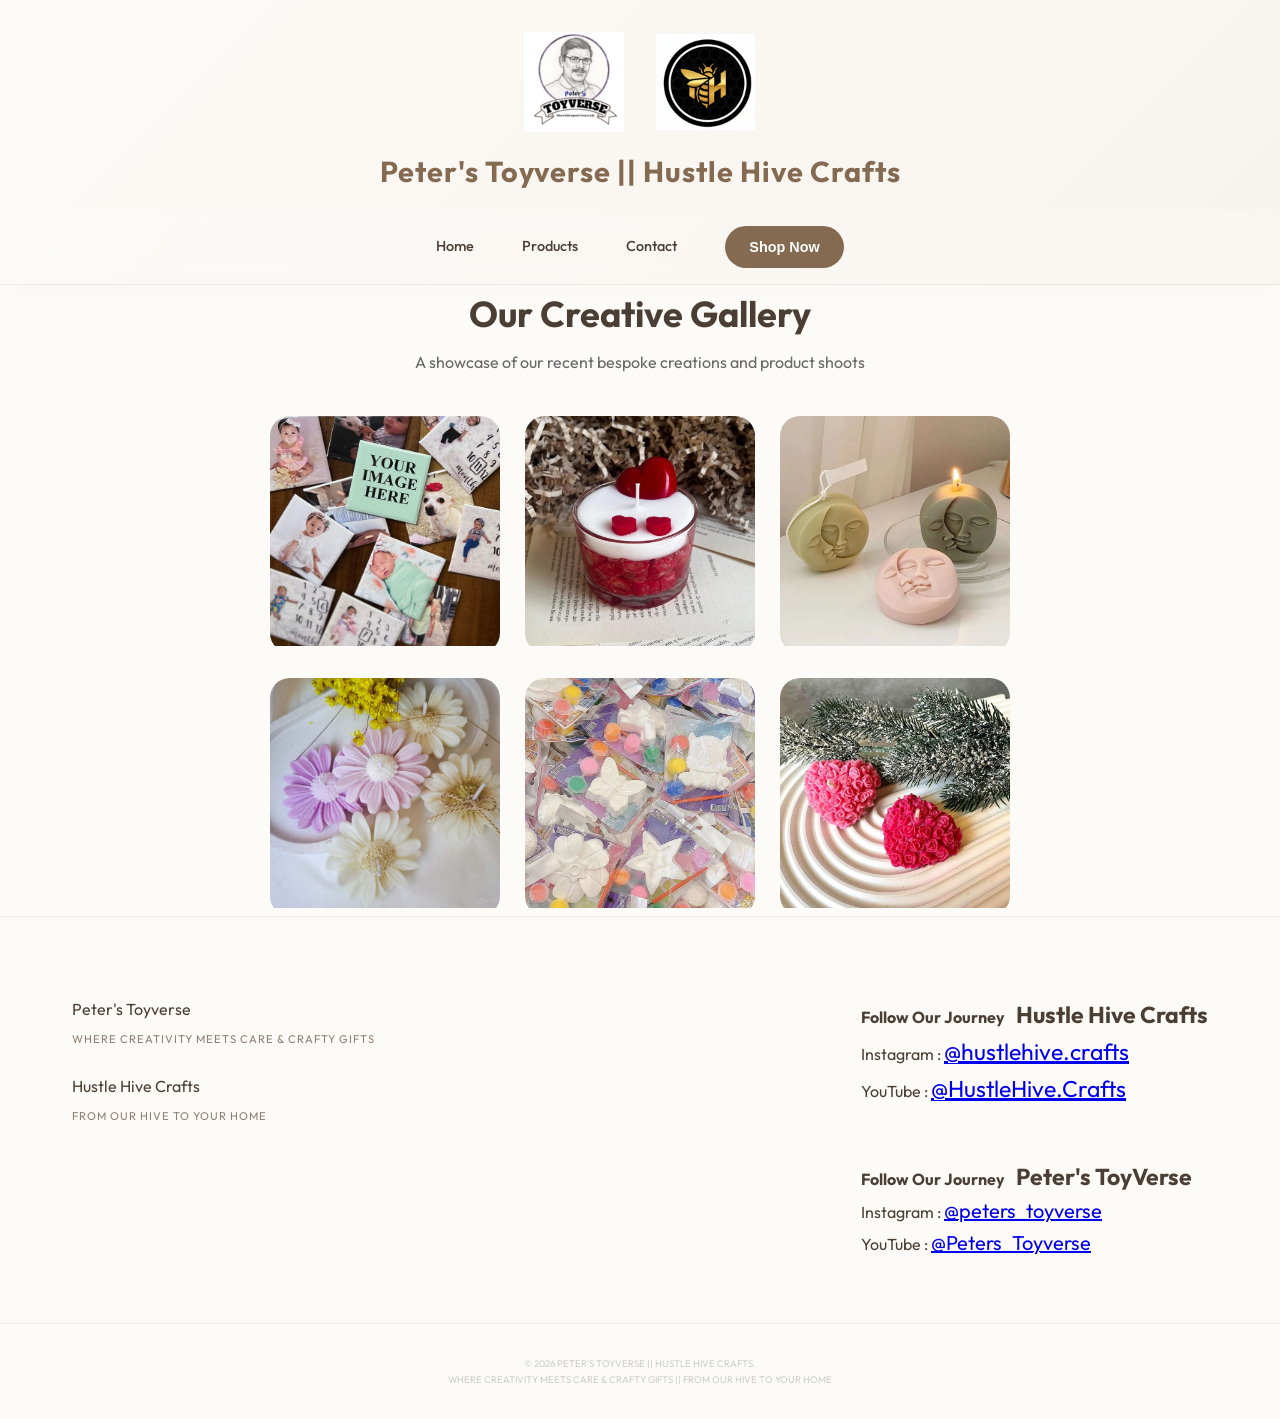
==== gallery.html @ c292ddc8 "Add files via upload Intial Commit" ====
<!DOCTYPE html>
<html lang="en">


<head>
    <meta charset="UTF-8">
    <meta name="viewport" content="width=device-width, initial-scale=1.0">
    <title>Our Creations | Peter's Toyverse & Hustle Hive Crafts</title>
    <meta name="description" content="Explore our full collection of handmade magnets, scented candles, and DIY toys.">
    <link rel="stylesheet" href="index.css">
    <link rel="preconnect" href="https://fonts.googleapis.com">
    <link rel="preconnect" href="https://fonts.gstatic.com" crossorigin>
    <link href="https://fonts.googleapis.com/css2?family=Outfit:wght@300;400;600;700&display=swap" rel="stylesheet">
</head>

<body>

    <!-- HEADER -->
  <div class="top-section">
        <div class="brand-container container text-center">
            <div class="logos">
                <img src="assets/logo-toyverse.png" alt="Peter's Toyverse" class="brand-logo">
                <img src="assets/logo-hustle.png" alt="Hustle Hive" class="brand-logo">
            </div>
            <div class="logo-title">Peter's Toyverse || Hustle Hive Crafts</div>
        </div>
        <header class="header">
            <div class="container">
                <nav class="nav w-full justify-center">
                    <a href="index.html">Home</a>
                    <a href="products.html">Products</a>
                    <a href="https://wa.me/917530099032" target="_blank" rel="noopener noreferrer">Contact</a>
                    <button class="btn btn-primary" onclick="window.location.href='products.html'">
                        Shop Now
                    </button>
                </nav>
            </div>
        </header>
    </div>

    <!-- GALLERY -->
     <main style="display: flex; justify-content: center;">
   <section class="gallery-section">
        <div style="
            text-align: center;
            margin-bottom: 40px;">
            <h1 style="font-size: 36px; margin-bottom: 8px;">
                Our Creative Gallery
            </h1>

            <p style="color: #666; font-size: 16px;">
                A showcase of our recent bespoke creations and product shoots
            </p>
        </div>

       <div class="gallery-grid" style="
            display: grid;
            grid-template-columns: repeat(3, 1fr);
            gap: 25px; /* space between items */
            max-width: 1100px;
            margin: auto;">

            <div style="border-radius: 20px; overflow: hidden;">
                <img src="assets/single-magnet.png" style="width:230px; height:230px; object-fit:cover;">
            </div>

            <div style="border-radius: 20px; overflow: hidden;">
                <img src="assets/jar-valentine.png" style="width:230px; height:230px; object-fit:cover;">
            </div>

            <div style="border-radius: 20px; overflow: hidden;">
                <img src="assets/moon_candle.png" style="width:230px; height:230px; object-fit:cover;">
            </div>

            <div style="border-radius: 20px; overflow: hidden;">
                <img src="assets/sunflower-daise.png" style="width:230px; height:230px; object-fit:cover;">
            </div>

            <div style="border-radius: 20px; overflow: hidden;">
                <img src="assets/diy-toy.png" style="width:230px; height:230px; object-fit:cover;">
            </div>

            <div style="border-radius: 20px; overflow: hidden;">
                <img src="assets/heart_rose_candle.png" style="width:230px; height:230px; object-fit:cover;">
            </div>

</div>
    </section>
    </main>

    <!-- FOOTER -->
   <footer class="footer">
        <div class="container footer-content">
            <div class="footer-brand">
                <div class="logo">Peter's Toyverse</div>
                <p>WHERE CREATIVITY MEETS CARE & CRAFTY GIFTS</p>

                <div class="logo"><br>Hustle Hive Crafts</div>
                <p>FROM OUR HIVE TO YOUR HOME</p>
            </div>
            <div class="footer-social">
                <div>
                    <strong>Follow Our Journey</strong>
                    <span style="margin-left: 8px;font-size: 23px;"><b>Hustle Hive Crafts</b></span>
                </div>
                <p>Instagram :
                    <a href="https://www.instagram.com/hustlehive.crafts">
                        <u style="font-size: 23px;">@hustlehive.crafts</u>
                    </a>
                </p>

                <p>YouTube :
                    <a href="https://www.youtube.com/@HustleHive.Crafts">
                        <u style="font-size: 23px;">@HustleHive.Crafts</u>
                    </a>
                </p>
                <div>
                    <br><br>
                    <strong>Follow Our Journey</strong>
                    <span style="margin-left: 8px;font-size: 23px;"><b>Peter's ToyVerse</b></span>
                </div>
                <p>Instagram :
                    <a href="https://www.instagram.com/peters_toyverse">
                        <u style="font-size: 20px;">@peters_toyverse</u>
                    </a>
                </p>

                <p>YouTube :
                    <a href="https://www.youtube.com/@Peters_Toyverse">
                        <u style="font-size: 20px;">@Peters_Toyverse</u>
                    </a>
                </p>
            </div>
        </div>
        <div class="copyright">
            © 2026 PETER'S TOYVERSE || HUSTLE HIVE CRAFTS. <br>
            WHERE CREATIVITY MEETS CARE & CRAFTY GIFTS || FROM OUR HIVE TO YOUR HOME
        </div>
    </footer>

    <script src="main.js"></script>

</body>
</html>
---- index.css ----
:root {
    --primary: #856a52;
    --primary-light: #a68c75;
    --secondary: #e5e0d8;
    --accent: #2c9d9d;
    --bg-light: #fdfbf7;
    --text-main: #4a3e35;
    --text-muted: #8c7e74;
    --white: #ffffff;
    --glass-bg: rgba(255, 255, 255, 0.6);
    --glass-border: rgba(255, 255, 255, 0.4);
    --shadow: 0 8px 32px rgba(0, 0, 0, 0.05);
}

* {
    margin: 0;
    padding: 0;
    box-sizing: border-box;
}

body {
    font-family: 'Outfit', sans-serif;
    background-color: var(--bg-light);
    color: var(--text-main);
    line-height: 1.6;
    overflow-x: hidden;
}

.container {
    max-width: 1200px;
    margin: 0 auto;
    padding: 0 2rem;
}

.text-center { text-align: center; }
.w-full { width: 100%; }
.justify-center { justify-content: center; }

/* Branding Section */
.top-section {
    background: linear-gradient(135deg, #fdfbf7 0%, #f7f3ed 100%);
    border-bottom: 1px solid rgba(133, 106, 82, 0.1);
    box-shadow: 0 4px 20px rgba(0, 0, 0, 0.02);
    position: sticky;
    top: -120px; /* Hide logos on scroll but keep nav */
    z-index: 1000;
}

@media (max-width: 768px) {
    .top-section { top: -160px; }
}

.brand-container {
    padding-top: 2rem;
    padding-bottom: 1rem;
    display: flex;
    flex-direction: column;
    align-items: center;
    gap: 1rem;
}

.logos {
    display: flex;
    gap: 2rem;
    align-items: center;
}

.brand-logo {
    height: 100px;
    width: auto;
    object-fit: contain;
}

.logo-title {
    font-weight: 700;
    color: var(--primary);
    font-size: 1.8rem;
    letter-spacing: 1px;
}

/* Buttons */
.btn {
    padding: 0.8rem 1.5rem;
    border-radius: 50px;
    border: none;
    font-weight: 600;
    cursor: pointer;
    transition: all 0.3s ease;
    font-size: 0.9rem;
}

.btn-primary {
    background-color: var(--primary);
    color: var(--white);
}

.btn-primary:hover {
    background-color: var(--primary-light);
    transform: translateY(-2px);
    box-shadow: 0 4px 12px rgba(133, 106, 82, 0.3);
}

.btn-secondary {
    background-color: var(--secondary);
    color: var(--text-main);
}

.btn-secondary:hover {
    background-color: #d8cfc4;
    transform: translateY(-2px);
}

/* Header */
.header {
    padding: 1rem 0;
    position: sticky;
    top: 0;
    background: rgba(253, 251, 247, 0.4);
    backdrop-filter: blur(10px);
}

.header .container {
    display: flex;
    justify-content: center;
    align-items: center;
}

.nav {
    display: flex;
    align-items: center;
    gap: 3rem;
}

.nav a {
    text-decoration: none;
    color: var(--text-main);
    font-weight: 500;
    font-size: 0.9rem;
    transition: color 0.3s;
}

.nav a:hover {
    color: var(--primary);
}

/* Hero Section */
.hero {
    padding: 4rem 0;
    background: radial-gradient(circle at 90% 10%, #fff8ef 0%, transparent 40%);
}

.hero-grid {
    display: grid;
    grid-template-columns: 1fr 1fr;
    align-items: center;
    gap: 4rem;
}

.badge {
    display: inline-block;
    padding: 0.4rem 1rem;
    background-color: #ffe8d1;
    color: #856a52;
    border-radius: 20px;
    font-size: 0.7rem;
    font-weight: 700;
    letter-spacing: 1px;
    margin-bottom: 1.5rem;
}

.hero h1 {
    font-size: 3.5rem;
    line-height: 1.1;
    margin-bottom: 1.5rem;
    color: var(--primary);
}

.hero p {
    font-size: 1.1rem;
    color: var(--text-muted);
    margin-bottom: 2.5rem;
    max-width: 450px;
}

.hero-actions {
    display: flex;
    gap: 1rem;
}

.shop-btn {
    box-shadow: 0 10px 20px rgba(133, 106, 82, 0.2);
}

.hero-image-container {
    position: relative;
    border-radius: 40px;
    overflow: hidden;
    aspect-ratio: 1;
    box-shadow: var(--shadow);
}

.hero-img {
    width: 100%;
    height: 100%;
    object-fit: cover;
}

/* Quote Section */
.quote-section {
    padding: 6rem 0;
    background-color: #f7f3ed;
}

.quote-section h2 {
    color: var(--primary);
    margin-bottom: 2rem;
    font-size: 2.2rem;
}

.quote-section blockquote {
    font-size: 1.2rem;
    max-width: 800px;
    margin: 0 auto;
    color: var(--text-muted);
    font-style: italic;
}

/* Categories Section */
.categories-section {
    padding: 6rem 0;
}

.category-tabs {
    display: flex;
    justify-content: center;
    gap: 1rem;
    margin: 3rem 0;
    background: #f0ebe4;
    padding: 0.5rem;
    border-radius: 50px;
    width: fit-content;
    margin-left: auto;
    margin-right: auto;
}

.tab-btn {
    padding: 0.6rem 2rem;
    border-radius: 40px;
    border: none;
    background: transparent;
    color: var(--text-muted);
    font-weight: 600;
    cursor: pointer;
    transition: all 0.3s;
}

.tab-btn.active {
    background: var(--primary);
    color: var(--white);
    box-shadow: 0 4px 10px rgba(133, 106, 82, 0.2);
}

.glass {
    background: var(--glass-bg);
    backdrop-filter: blur(15px);
    border: 1px solid var(--glass-border);
    border-radius: 30px;
    box-shadow: var(--shadow);
}

.category-content-card {
    padding: 4rem;
    max-width: 800px;
    margin: 0 auto;
    min-height: 250px;
    text-align: center;
}

.icon-placeholder {
    font-size: 2rem;
    margin-bottom: 1.5rem;
}

.category-info h3 {
    margin-bottom: 1rem;
    color: var(--primary);
    font-size: 1.8rem;
}

/* Featured Section */
.featured-section {
    padding: 6rem 0;
}

.section-header {
    display: flex;
    justify-content: space-between;
    align-items: flex-end;
    margin-bottom: 3rem;
}

.section-header h2 {
    color: var(--primary);
    font-size: 2.2rem;
}

.view-all {
    text-decoration: none;
    color: var(--primary);
    font-weight: 600;
    font-size: 0.9rem;
}

.products-grid {
    display: grid;
    grid-template-columns: repeat(auto-fit, minmax(300px, 1fr));
    gap: 2.5rem;
}

.grid-3-col {
    grid-template-columns: repeat(3, 1fr) !important;
}

@media (max-width: 1024px) {
    .grid-3-col {
        grid-template-columns: repeat(2, 1fr) !important;
    }
}

@media (max-width: 640px) {
    .grid-3-col {
        grid-template-columns: 1fr !important;
    }
}

.product-card {
    padding: 1.5rem;
    transition: all 0.4s cubic-bezier(0.175, 0.885, 0.32, 1.275);
    position: relative;
    overflow: hidden;
    display: flex;
    flex-direction: column;
}

.product-card:hover {
    transform: translateY(-10px);
}

.product-badge {
    position: absolute;
    top: 1.5rem;
    right: 1.5rem;
    background: linear-gradient(135deg, #ffcc99 0%, #ffb366 100%);
    color: var(--primary);
    padding: 0.4rem 0.8rem;
    border-radius: 12px;
    font-size: 0.75rem;
    font-weight: 800;
    box-shadow: 0 4px 10px rgba(0, 0, 0, 0.1);
    z-index: 10;
}

.product-img {
    width: 100%;
    height: 200px;
    object-fit: cover;
    border-radius: 20px;
    margin-bottom: 1.5rem;
}

.product-info h3 {
    margin-bottom: 0.5rem;
    font-size: 1.2rem;
}

.product-info p {
    font-size: 0.9rem;
    color: var(--text-muted);
    margin-bottom: 1.5rem;
}

.product-footer {
    display: flex;
    justify-content: space-between;
    align-items: center;
}

.price {
    font-weight: 700;
    font-size: 1.2rem;
    color: var(--primary);
}

.price small {
    color: #ccc;
    text-decoration: line-through;
    font-weight: 400;
    font-size: 0.8rem;
    margin-left: 0.5rem;
}

.cart-btn {
    width: 40px;
    height: 40px;
    border-radius: 50%;
    border: none;
    background: #ffe8d1;
    color: var(--primary);
    font-size: 1.5rem;
    cursor: pointer;
    display: flex;
    align-items: center;
    justify-content: center;
    transition: all 0.3s;
}

.cart-btn:hover {
    background: var(--primary);
    color: var(--white);
}

/* Contact Section */
.contact-section {
    padding: 6rem 0;
    background-color: #f0f4ef;
}

.contact-grid {
    display: grid;
    grid-template-columns: 1fr 1fr;
    gap: 4rem;
    align-items: center;
}

.contact-info h2 {
    font-size: 2.5rem;
    color: var(--primary);
    margin-bottom: 1.5rem;
}

.contact-methods {
    margin-top: 3rem;
    display: flex;
    flex-direction: column;
    gap: 2rem;
}

.method {
    display: flex;
    gap: 1rem;
    align-items: center;
}

.method .icon {
    width: 50px;
    height: 50px;
    background: #ffe8d1;
    border-radius: 12px;
    display: flex;
    align-items: center;
    justify-content: center;
    font-size: 1.5rem;
}

.contact-form-container {
    padding: 3rem;
}

.form-group {
    margin-bottom: 1.5rem;
}

.form-group label {
    display: block;
    margin-bottom: 0.5rem;
    font-weight: 600;
    font-size: 0.9rem;
}

.form-group input, 
.form-group textarea {
    width: 100%;
    padding: 1rem;
    border: 1px solid #e0e0e0;
    border-radius: 15px;
    background: #f9f9f9;
    font-family: inherit;
}

.form-group textarea {
    height: 120px;
    resize: none;
}

/* Footer */
.footer {
    padding: 5rem 0 2rem;
    background: #fdfbf7;
    border-top: 1px solid #eee;
}

.footer-content {
    display: flex;
    justify-content: space-between;
    margin-bottom: 4rem;
}

.footer-brand p {
    font-size: 0.7rem;
    color: var(--text-muted);
    margin-top: 0.5rem;
    letter-spacing: 1px;
}

.link-group {
    display: flex;
    gap: 2rem;
}

.link-group a {
    text-decoration: none;
    color: var(--text-muted);
    font-size: 0.8rem;
    font-weight: 600;
}

.copyright {
    text-align: center;
    font-size: 0.6rem;
    color: #ccc;
    padding-top: 2rem;
    border-top: 1px solid #eee;
}

/* Responsiveness */
@media (max-width: 968px) {
    .hero-grid, .contact-grid {
        grid-template-columns: 1fr;
        text-align: center;
    }
    .hero h1 { font-size: 2.5rem; }
    .hero p { margin: 0 auto 2.5rem; }
    .hero-actions { justify-content: center; }
    .hero-image-container { max-width: 500px; margin: 0 auto; }
}

@media (max-width: 768px) {
    .nav { display: none; }
    .section-header { flex-direction: column; align-items: center; gap: 1rem; text-align: center; }
}
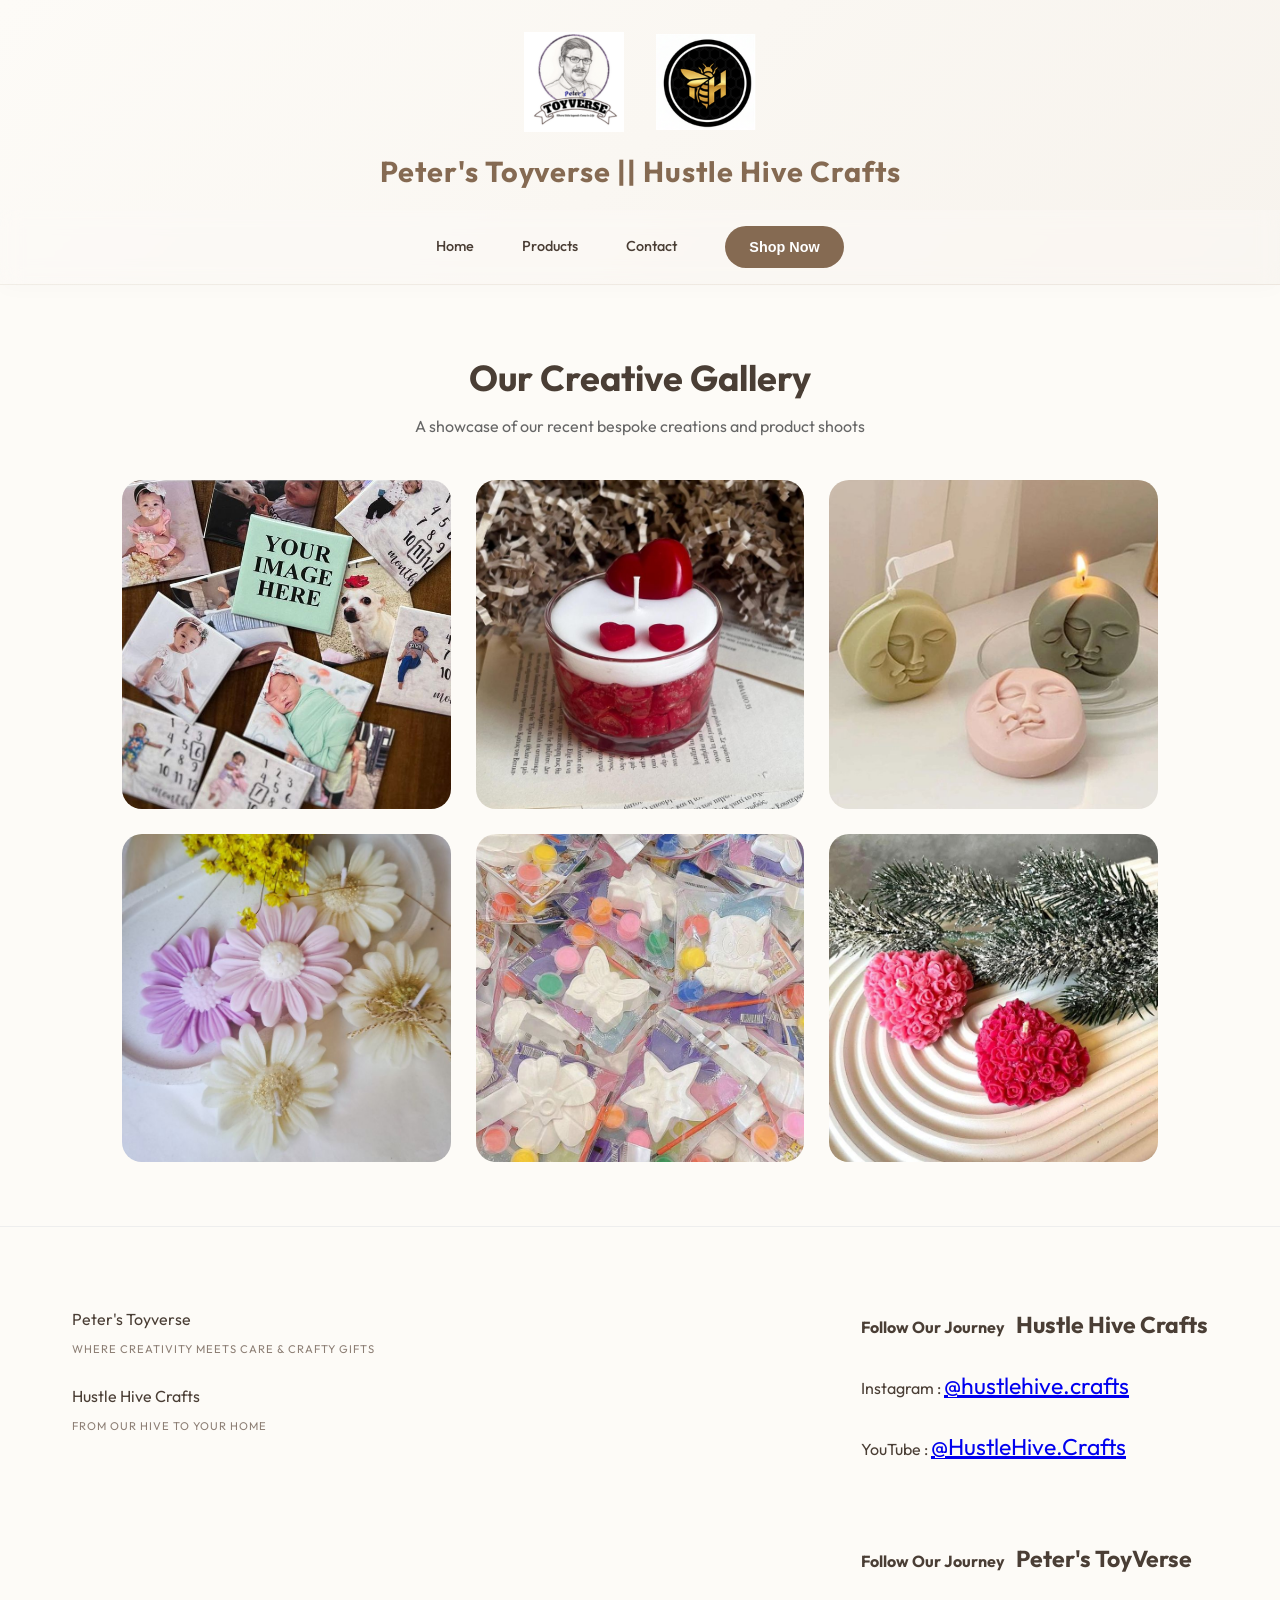
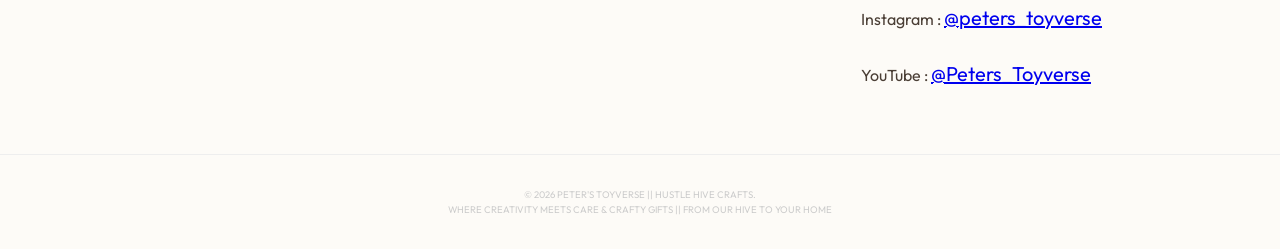
==== commit 483ed01b: "Add files via upload" ====
--- a/gallery.html
+++ b/gallery.html
@@ -26,7 +26,12 @@
         </div>
         <header class="header">
             <div class="container">
-                <nav class="nav w-full justify-center">
+                <button class="hamburger" id="hamburger" aria-label="Menu">
+                    <span></span>
+                    <span></span>
+                    <span></span>
+                </button>
+                <nav class="nav w-full justify-center" id="nav-menu">
                     <a href="index.html">Home</a>
                     <a href="products.html">Products</a>
                     <a href="https://wa.me/917530099032" target="_blank" rel="noopener noreferrer">Contact</a>
@@ -53,38 +58,33 @@
             </p>
         </div>
 
-       <div class="gallery-grid" style="
-            display: grid;
-            grid-template-columns: repeat(3, 1fr);
-            gap: 25px; /* space between items */
-            max-width: 1100px;
-            margin: auto;">
+       <div class="gallery-grid">
 
-            <div style="border-radius: 20px; overflow: hidden;">
-                <img src="assets/single-magnet.png" style="width:230px; height:230px; object-fit:cover;">
+            <div class="gallery-item">
+                <img src="assets/single-magnet.png" class="gallery-img">
             </div>
 
-            <div style="border-radius: 20px; overflow: hidden;">
-                <img src="assets/jar-valentine.png" style="width:230px; height:230px; object-fit:cover;">
+            <div class="gallery-item">
+                <img src="assets/jar-valentine.png" class="gallery-img">
             </div>
 
-            <div style="border-radius: 20px; overflow: hidden;">
-                <img src="assets/moon_candle.png" style="width:230px; height:230px; object-fit:cover;">
+            <div class="gallery-item">
+                <img src="assets/moon_candle.png" class="gallery-img">
             </div>
 
-            <div style="border-radius: 20px; overflow: hidden;">
-                <img src="assets/sunflower-daise.png" style="width:230px; height:230px; object-fit:cover;">
+            <div class="gallery-item">
+                <img src="assets/sunflower-daise.png" class="gallery-img">
             </div>
 
-            <div style="border-radius: 20px; overflow: hidden;">
-                <img src="assets/diy-toy.png" style="width:230px; height:230px; object-fit:cover;">
+            <div class="gallery-item">
+                <img src="assets/diy-toy.png" class="gallery-img">
             </div>
 
-            <div style="border-radius: 20px; overflow: hidden;">
-                <img src="assets/heart_rose_candle.png" style="width:230px; height:230px; object-fit:cover;">
+            <div class="gallery-item">
+                <img src="assets/heart_rose_candle.png" class="gallery-img">
             </div>
 
-</div>
+        </div>
     </section>
     </main>
 
--- a/index.css
+++ b/index.css
@@ -532,6 +532,123 @@
     border-top: 1px solid #eee;
 }
 
+/* Hamburger Menu */
+.hamburger {
+    display: none;
+    flex-direction: column;
+    justify-content: space-between;
+    width: 30px;
+    height: 20px;
+    background: transparent;
+    border: none;
+    cursor: pointer;
+    padding: 0;
+    z-index: 1001;
+}
+
+.hamburger span {
+    width: 100%;
+    height: 3px;
+    background-color: var(--primary);
+    border-radius: 10px;
+    transition: all 0.3s linear;
+    position: relative;
+    transform-origin: 1px;
+}
+
+.hamburger.open span:first-child { transform: rotate(45deg); }
+.hamburger.open span:nth-child(2) { opacity: 0; }
+.hamburger.open span:last-child { transform: rotate(-45deg); }
+
+/* About Section Classes (Replaces Inline Styles) */
+.about-layout {
+    display: flex;
+    gap: 40px;
+    padding: 40px 0;
+    align-items: center;
+}
+
+.about-image-grid {
+    display: grid;
+    grid-template-columns: 1fr 1fr;
+    gap: 20px;
+    width: 50%;
+}
+
+.about-img-wrapper {
+    border-radius: 20px;
+    overflow: hidden;
+}
+
+.about-img {
+    width: 100%;
+    height: 100%;
+    object-fit: cover;
+}
+
+.about-content {
+    width: 70%;
+}
+
+.about-content h1 {
+    font-size: 2.2rem;
+    font-weight: bold;
+    margin-bottom: 0.8rem;
+    line-height: 1.2;
+}
+
+.accent-text { color: #f05a28; }
+
+.features-grid {
+    display: grid;
+    grid-template-columns: 1fr 1fr;
+    gap: 15px;
+    margin-top: 20px;
+}
+
+.journey-btn {
+    background: var(--primary);
+    color: var(--white);
+    padding: 12px 20px;
+    border-radius: 8px;
+    text-decoration: none;
+    font-weight: bold;
+    display: inline-block;
+    transition: background 0.3s;
+}
+
+.journey-btn:hover { background: var(--primary-light); }
+
+/* Gallery Layout Classes */
+.gallery-section { padding: 4rem 0; width: 100%; }
+.gallery-grid {
+    display: grid;
+    grid-template-columns: repeat(3, 1fr);
+    gap: 25px;
+    max-width: 1100px;
+    margin: 0 auto;
+    padding: 0 2rem;
+}
+
+.gallery-item {
+    border-radius: 20px;
+    overflow: hidden;
+    aspect-ratio: 1;
+}
+
+.gallery-img {
+    width: 100%;
+    height: 100%;
+    object-fit: cover;
+}
+
+/* Footer (Base Refinements) */
+.footer-social {
+    display: flex;
+    flex-direction: column;
+    gap: 1.5rem;
+}
+
 /* Responsiveness */
 @media (max-width: 968px) {
     .hero-grid, .contact-grid {
@@ -545,6 +662,52 @@
 }
 
 @media (max-width: 768px) {
-    .nav { display: none; }
+    .top-section { top: -160px; }
+    
+    .brand-logo { height: 60px; }
+    .logo-title { font-size: 1.2rem; }
+    
+    .hamburger { display: flex; }
+    
+    .nav {
+        position: fixed;
+        top: 0;
+        right: -100%;
+        width: 70%;
+        height: 100vh;
+        background: var(--white);
+        flex-direction: column;
+        justify-content: center;
+        gap: 2rem;
+        transition: 0.3s ease-in-out;
+        box-shadow: -10px 0 30px rgba(0,0,0,0.05);
+        z-index: 1000;
+        display: flex !important; /* Override previous display: none */
+    }
+    
+    .nav.open { right: 0; }
+    
     .section-header { flex-direction: column; align-items: center; gap: 1rem; text-align: center; }
-}
+    
+    .about-layout { flex-direction: column; padding: 20px; }
+    .about-image-grid, .about-content { width: 100%; }
+    
+    .gallery-grid { grid-template-columns: repeat(2, 1fr); gap: 15px; }
+    
+    .footer-content { flex-direction: column; gap: 3rem; text-align: center; }
+    .footer-brand, .footer-social { align-items: center; }
+}
+
+@media (max-width: 480px) {
+    .hero h1 { font-size: 2rem; }
+    .about-content h1 { font-size: 1.8rem; }
+    .gallery-grid { grid-template-columns: 1fr; }
+    .category-tabs {
+        width: 100%;
+        overflow-x: auto;
+        justify-content: flex-start;
+        padding: 0.5rem 1rem;
+        border-radius: 0;
+    }
+    .tab-btn { white-space: nowrap; padding: 0.6rem 1.5rem; }
+}
